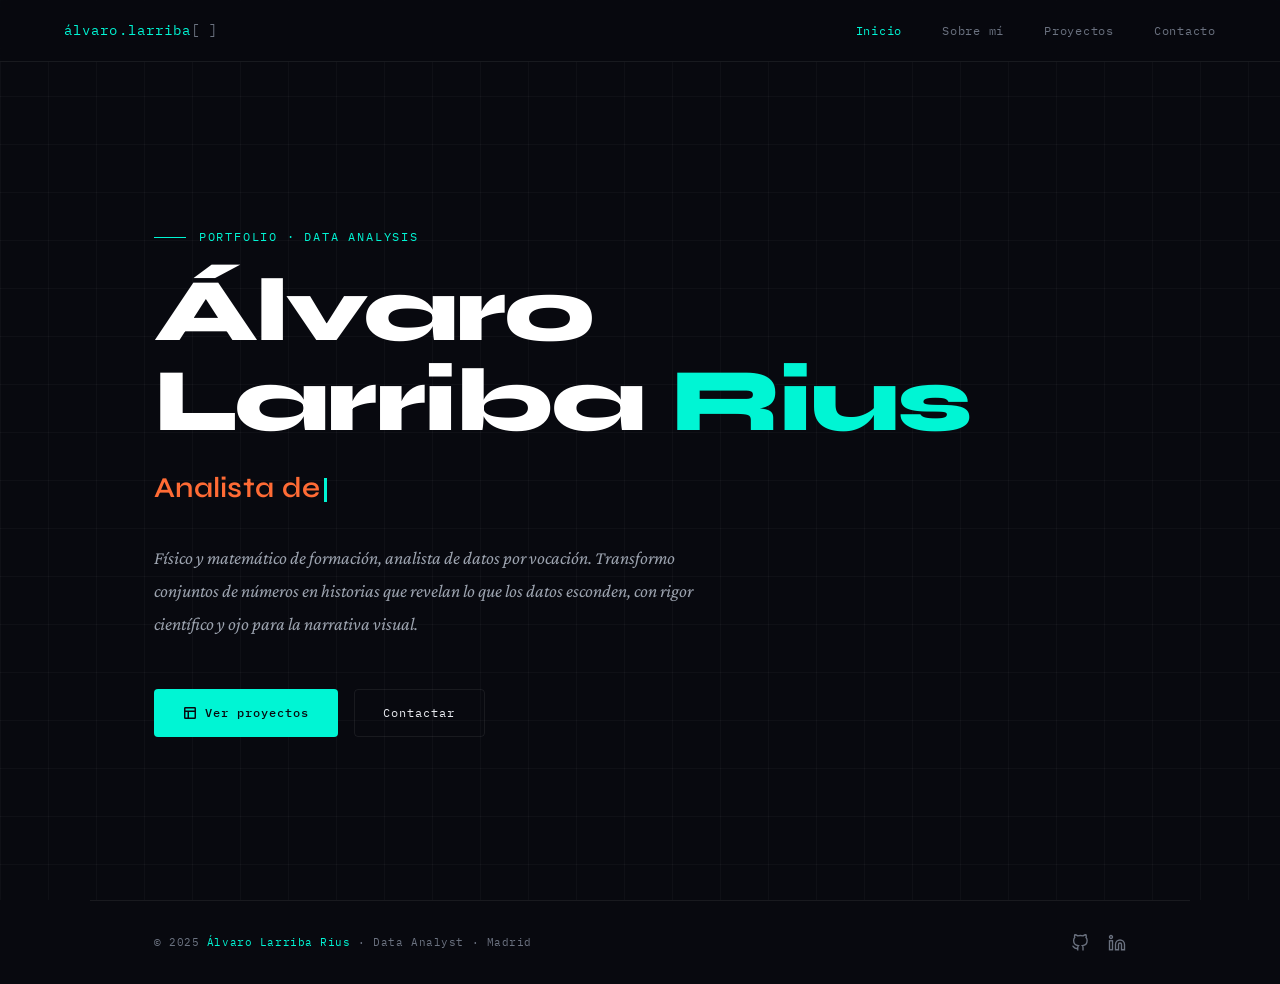
==== index.html @ a2db3024 "Initial commit: portfolio + Proyecto 01 (Video Game Sales Analysis)" ====
<!DOCTYPE html>
<html lang="es">
<head>
  <meta charset="UTF-8" />
  <meta name="viewport" content="width=device-width, initial-scale=1.0" />
  <title>Álvaro Larriba · Data Analyst</title>
  <link rel="preconnect" href="https://fonts.googleapis.com" />
  <link rel="preconnect" href="https://fonts.gstatic.com" crossorigin />
  <link href="https://fonts.googleapis.com/css2?family=Syne:wght@400;600;700;800&family=IBM+Plex+Mono:wght@300;400;500&family=Crimson+Pro:ital,wght@0,300;0,400;1,300&display=swap" rel="stylesheet" />
  <link rel="stylesheet" href="css/styles.css">
</head>
<body>

  <nav>
    <div class="nav-logo">álvaro.larriba<span style="color:var(--muted)">[ ]</span></div>
    <ul class="nav-links">
      <li><a href="#hero">Inicio</a></li>
      <li><a href="#about">Sobre mí</a></li>
      <li><a href="#projects">Proyectos</a></li>
      <li><a href="#contact">Contacto</a></li>
    </ul>
  </nav>

  <main class="page-wrapper">

  <!-- HERO -->
  <section id="hero" class="page-view active">
    <div>
      <div class="hero-tag">Portfolio · Data Analysis</div>
      <h1>Álvaro<br>Larriba <span class="accent">Rius</span></h1>
      <div class="hero-role"><span></span><span class="cursor"></span></div>
      <p class="hero-desc">
        Físico y matemático de formación, analista de datos por vocación.
        Transformo conjuntos de números en historias que revelan lo que los datos
        esconden, con rigor científico y ojo para la narrativa visual.
      </p>
      <div class="hero-ctas">
        <a href="#projects" class="btn btn-primary">
          <svg width="14" height="14" viewBox="0 0 24 24" fill="none" stroke="currentColor" stroke-width="2.5"><rect x="3" y="3" width="18" height="18" rx="1"/><path d="M3 9h18M9 21V9"/></svg>
          Ver proyectos
        </a>
        <a href="#contact" class="btn btn-ghost">Contactar</a>
      </div>
    </div>
  </section>

  <!-- ABOUT -->
  <section id="about" class="page-view">
    <div class="section-inner">
      <div class="section-label">Sobre mí</div>
      <h2>Quién soy y qué hago</h2>
      <div class="about-grid">
        <div class="about-text">
          <p>Vengo de un <strong>Doble Grado en Física y Matemáticas</strong> en la Universidad Complutense de Madrid (UCM), y esa formación ha desarrollado mucho mi manera de pensar. Tiendo a ir a lo <span class="accent">fundamental</span>, intentar entender bien las cosas antes de dar nada por hecho, y no conformarme con explicaciones superficiales.</p>
          <p>Me interesa el <span class="accent">análisis de datos</span> porque me permite unir esa forma de pensar con algo más concreto: entender lo que hay detrás de la información y poder explicarlo de manera clara. Pero, en general, también me atrae todo aquello que tenga que ver con comprender cómo funcionan las cosas, no solo a nivel técnico, sino en un sentido más amplio.</p>
          <p>Vivo las cosas con bastante <span class="accent">necesidad de sentido</span>: me interesa la filosofía, la historia, el arte y todo lo que ayude a pensar mejor el mundo y la experiencia humana. Creo que eso también influye en cómo trabajo y cómo me acerco a cualquier problema, aunque no siempre sea explícito.</p>
          <p>En este <span class="accent">portafolio</span>, encontrarás proyectos que reflejan mi enfoque y mi filosofía personal aplicados al análisis de datos.</p>
          <p>Vivo en Madrid y estoy abierto a oportunidades y colaboraciones.</p>
        </div>
        <div class="about-facts">
          <div class="fact-item">
            <div class="fact-icon">🎓</div>
            <div><div class="fact-label">Formación</div><div class="fact-value">Doble Grado Física + Matemáticas</div></div>
          </div>
          <div class="fact-item">
            <div class="fact-icon">🔬</div>
            <div><div class="fact-label">Enfoque</div><div class="fact-value">Análisis cuantitativo · Visualización · Comunicación</div></div>
          </div>
          <div class="fact-item">
            <div class="fact-icon">🎮</div>
            <div><div class="fact-label">Hobbies e intereses</div><div class="fact-value">Filosofía · Cine · Historia · Gimnasio</div></div>
          </div>
        </div>
      </div>

      <div style="margin-top:2.5rem;">
        <p style="font-family:'IBM Plex Mono',monospace;font-size:0.78rem;letter-spacing:0.12em;text-transform:uppercase;color:var(--orange);margin-bottom:1rem;">Herramientas &amp; skills</p>
        <p style="color:#9ca3af;max-width:780px;line-height:1.7;margin-bottom:1.5rem;">Trabajo con herramientas consolidadas y mantengo una actitud de aprendizaje constante. Aquí tienes un resumen de lo que manejo y de lo que sigo desarrollando.</p>
        <div class="skills-grid">
          <div class="skill-card fade-up">
            <div class="skill-cat">Análisis &amp; datos</div>
            <div class="skill-title">Herramientas principales</div>
            <div class="skill-tags">
              <span class="tag solid">Excel</span>
              <span class="tag solid">SQL</span>
              <span class="tag solid">Power BI</span>
              <span class="tag learning">Python ↗</span>
            </div>
          </div>
          <div class="skill-card fade-up">
            <div class="skill-cat">Base científica</div>
            <div class="skill-title">Fundamento matemático</div>
            <div class="skill-tags">
              <span class="tag solid">Estadística</span>
              <span class="tag solid">Cálculo</span>
              <span class="tag solid">Álgebra lineal</span>
              <span class="tag solid">Optimización matemática</span>
            </div>
          </div>
          </div>
          <div class="skill-card fade-up">
            <div class="skill-cat">Habilidades blandas</div>
            <div class="skill-title">Pensamiento &amp; comunicación</div>
            <div class="skill-tags">
              <span class="tag solid">Pensamiento lógico</span>
              <span class="tag solid">Abstracción</span>
              <span class="tag solid">Creatividad</span>
              <span class="tag solid">Comunicación</span>
            </div>
          </div>
        </div>
        <p style="margin-top:1.5rem;font-family:'IBM Plex Mono',monospace;font-size:0.7rem;color:var(--muted);">↗ = actualmente aprendiendo / consolidando</p>
      </div>
    </div>
  </section>

  <!-- PROJECTS -->
  <section id="projects" class="page-view">
    <div class="section-inner">
      <div class="section-label">Proyectos</div>
      <h2>Análisis y trabajos</h2>
      <div class="projects-intro">
        // Sección en construcción — los proyectos se irán añadiendo a medida que se completen.<br>
        // Cada entrada incluirá el dataset, metodología, visualizaciones y conclusiones.
      </div>
      <div class="projects-grid">

        <!-- ═══════════════════════════════════════════════════
             PLANTILLA PARA NUEVOS PROYECTOS
             Copia este bloque, descoméntalo y rellena los datos.
             ════════════════════════════════════════════════════
        <div class="project-card">
          <div class="project-thumb">
            <img src="projects/nombre-proyecto/preview.png" alt="Preview" style="width:100%;height:100%;object-fit:cover;" />
          </div>
          <div class="project-body">
            <div class="project-tags">
              <span class="project-tag">Python</span>
              <span class="project-tag">Power BI</span>
            </div>
            <div class="project-title">Título del Proyecto</div>
            <p class="project-desc">Descripción breve del análisis, qué datos se usaron y qué se descubrió.</p>
            <div class="project-links">
              <a href="projects/nombre-proyecto/" class="project-link">
                <svg width="12" height="12" viewBox="0 0 24 24" fill="none" stroke="currentColor" stroke-width="2"><path d="M18 13v6a2 2 0 01-2 2H5a2 2 0 01-2-2V8a2 2 0 012-2h6"/><polyline points="15 3 21 3 21 9"/><line x1="10" y1="14" x2="21" y2="3"/></svg>
                Ver análisis
              </a>
              <a href="https://github.com/alvaro-larry/REPO" class="project-link">GitHub</a>
            </div>
          </div>
        </div>
        -->

        <div class="project-card">
          <div class="project-thumb">
            <div class="project-thumb-placeholder">
              <span style="font-family:'IBM Plex Mono',monospace;font-size:0.65rem;color:var(--muted);letter-spacing:0.1em;">
                PROYECTO 01 · VIDEO GAMES
              </span>
            </div>
          </div>

          <div class="project-body">
            <div class="project-tags">
              <span class="project-tag">SQL</span>
              <span class="project-tag">Power BI</span>
              <span class="project-tag">Excel</span>
            </div>

            <div class="project-title">Video Game Sales Analysis (1980–2016)</div>

            <p class="project-desc">
              Análisis exploratorio del mercado global de videojuegos: 16.712 títulos y ~8.918M unidades vendidas. Qué vende, qué predice el éxito comercial y cómo cambian las preferencias por región.
            </p>

            <div class="project-links">
              <a href="projects/proyecto-1/index.html" class="project-link">
                <svg width="12" height="12" viewBox="0 0 24 24" fill="none" stroke="currentColor" stroke-width="2"><path d="M18 13v6a2 2 0 01-2 2H5a2 2 0 01-2-2V8a2 2 0 012-2h6"/><polyline points="15 3 21 3 21 9"/><line x1="10" y1="14" x2="21" y2="3"/></svg>
                Ver análisis
              </a>
              <a href="https://github.com/alvaro-larry/Portfolio/tree/main/projects/proyecto-1" target="_blank" rel="noopener" class="project-link">
                GitHub
              </a>
            </div>
          </div>
        </div>

        <div class="project-card coming-soon">
          <div class="project-thumb">
            <div class="project-thumb-placeholder">
              <svg width="40" height="40" viewBox="0 0 24 24" fill="none" stroke="currentColor" stroke-width="1.5"><rect x="3" y="3" width="18" height="18" rx="2"/><path d="M3 9h18M9 21V9"/></svg>
              <span style="font-family:'IBM Plex Mono',monospace;font-size:0.65rem;color:var(--muted);letter-spacing:0.1em;">PRÓXIMAMENTE</span>
            </div>
          </div>
          <div class="project-body">
            <div class="project-title" style="color:var(--muted)">Proyecto #2</div>
            <p class="project-desc">En preparación…</p>
          </div>
        </div>

      </div>
    </div>
  </section>

  <!-- CONTACT -->
  <section id="contact" class="page-view">
    <div class="section-inner">
      <div class="section-label">Contacto</div>
      <h2>Hablemos</h2>
      <div class="contact-grid">
        <div>
          <p class="contact-text">¿Tienes un proyecto de datos interesante, una propuesta de colaboración o simplemente quieres intercambiar ideas? Escríbeme por cualquiera de estos canales.</p>
          <div class="contact-links">
            <a href="mailto:alvarolarriba@gmail.com" class="contact-item">
              <svg width="18" height="18" viewBox="0 0 24 24" fill="none" stroke="currentColor" stroke-width="1.8"><rect x="2" y="4" width="20" height="16" rx="2"/><path d="M2 7l10 7 10-7"/></svg>
              <div class="contact-detail"><span class="contact-type">Email</span><span class="contact-val">alvarolarriba@gmail.com</span></div>
            </a>
            <a href="https://www.linkedin.com/in/alvaro-larriba-ab62903aa" target="_blank" rel="noopener" class="contact-item">
              <svg width="18" height="18" viewBox="0 0 24 24" fill="none" stroke="currentColor" stroke-width="1.8"><path d="M16 8a6 6 0 016 6v7h-4v-7a2 2 0 00-2-2 2 2 0 00-2 2v7h-4v-7a6 6 0 016-6z"/><rect x="2" y="9" width="4" height="12"/><circle cx="4" cy="4" r="2"/></svg>
              <div class="contact-detail"><span class="contact-type">LinkedIn</span><span class="contact-val">Álvaro Larriba Rius</span></div>
            </a>
            <a href="https://github.com/alvaro-larry" target="_blank" rel="noopener" class="contact-item">
              <svg width="18" height="18" viewBox="0 0 24 24" fill="none" stroke="currentColor" stroke-width="1.8"><path d="M9 19c-5 1.5-5-2.5-7-3m14 6v-3.87a3.37 3.37 0 00-.94-2.61c3.14-.35 6.44-1.54 6.44-7A5.44 5.44 0 0020 4.77 5.07 5.07 0 0019.91 1S18.73.65 16 2.48a13.38 13.38 0 00-7 0C6.27.65 5.09 1 5.09 1A5.07 5.07 0 005 4.77a5.44 5.44 0 00-1.5 3.78c0 5.42 3.3 6.61 6.44 7A3.37 3.37 0 009 18.13V22"/></svg>
              <div class="contact-detail"><span class="contact-type">GitHub</span><span class="contact-val">alvaro-larry</span></div>
            </a>
            <a href="tel:+34617322310" class="contact-item">
              <svg width="18" height="18" viewBox="0 0 24 24" fill="none" stroke="currentColor" stroke-width="1.8"><path d="M22 16.92v3a2 2 0 01-2.18 2 19.79 19.79 0 01-8.63-3.07A19.5 19.5 0 013.07 9.81a19.79 19.79 0 01-3.07-8.68A2 2 0 012.18 0h3a2 2 0 012 1.72 12.84 12.84 0 00.7 2.81 2 2 0 01-.45 2.11L6.91 7.91A16 16 0 0016.09 17l1.27-1.27a2 2 0 012.11-.45 12.84 12.84 0 002.81.7A2 2 0 0122 17.92z"/></svg>
              <div class="contact-detail"><span class="contact-type">Teléfono</span><span class="contact-val">+34 617 322 310</span></div>
            </a>
          </div>
        </div>
        <div class="contact-map">
          <div class="map-label">📍 Ubicación</div>
          <div class="map-location">Madrid, España</div>
        </div>
      </div>
    </div>
  </section>

  </main>

  <footer>
    <div class="footer-copy">© 2025 <span>Álvaro Larriba Rius</span> · Data Analyst · Madrid</div>
    <div class="footer-socials">
      <a href="https://github.com/alvaro-larry" target="_blank" rel="noopener" title="GitHub">
        <svg width="18" height="18" viewBox="0 0 24 24" fill="none" stroke="currentColor" stroke-width="1.8"><path d="M9 19c-5 1.5-5-2.5-7-3m14 6v-3.87a3.37 3.37 0 00-.94-2.61c3.14-.35 6.44-1.54 6.44-7A5.44 5.44 0 0020 4.77 5.07 5.07 0 0019.91 1S18.73.65 16 2.48a13.38 13.38 0 00-7 0C6.27.65 5.09 1 5.09 1A5.07 5.07 0 005 4.77a5.44 5.44 0 00-1.5 3.78c0 5.42 3.3 6.61 6.44 7A3.37 3.37 0 009 18.13V22"/></svg>
      </a>
      <a href="https://www.linkedin.com/in/alvaro-larriba-ab62903aa" target="_blank" rel="noopener" title="LinkedIn">
        <svg width="18" height="18" viewBox="0 0 24 24" fill="none" stroke="currentColor" stroke-width="1.8"><path d="M16 8a6 6 0 016 6v7h-4v-7a2 2 0 00-2-2 2 2 0 00-2 2v7h-4v-7a6 6 0 016-6z"/><rect x="2" y="9" width="4" height="12"/><circle cx="4" cy="4" r="2"/></svg>
      </a>
    </div>
  </footer>

  <script src="js/main.js"></script>

</body>
</html>
---- css/styles.css ----
:root {
      --bg:     #08090f;
      --bg2:    #0e1018;
      --grid:   rgba(255,255,255,0.03);
      --cyan:   #00f5d4;
      --orange: #ff6b35;
      --lime:   #c8ff57;
      --purple: #9b72ff;
      --text:   #e8eaf0;
      --muted:  #6b7280;
      --border: rgba(255,255,255,0.07);
      --card:   rgba(255,255,255,0.03);
    }
    *, *::before, *::after { box-sizing: border-box; margin: 0; padding: 0; }
    html { scroll-behavior: smooth; }
    body {
      background: var(--bg);
      color: var(--text);
      font-family: 'Crimson Pro', Georgia, serif;
      font-size: 18px;
      line-height: 1.7;
      overflow: hidden;
    }
    a { color: inherit; text-decoration: none; }

    body::before {
      content: '';
      position: fixed; inset: 0;
      background-image:
        linear-gradient(var(--grid) 1px, transparent 1px),
        linear-gradient(90deg, var(--grid) 1px, transparent 1px);
      background-size: 48px 48px;
      pointer-events: none; z-index: 0;
    }

    nav {
      position: fixed; top: 0; left: 0; right: 0; z-index: 100;
      display: flex; justify-content: space-between; align-items: center;
      padding: 1.2rem 4rem;
      background: rgba(8,9,15,0.85);
      backdrop-filter: blur(12px);
      border-bottom: 1px solid var(--border);
    }
    .nav-logo {
      font-family: 'IBM Plex Mono', monospace;
      font-size: 0.85rem; color: var(--cyan); letter-spacing: 0.08em;
    }
    .nav-links {
      display: flex; gap: 2.5rem; list-style: none;
      font-family: 'IBM Plex Mono', monospace;
      font-size: 0.78rem; letter-spacing: 0.06em;
    }
    .nav-links a { color: var(--muted); transition: color 0.2s; }
    .nav-links a:hover,
    .nav-links a.active { color: var(--cyan); }

    section { position: relative; z-index: 1; }
    main.page-wrapper {
      position: relative;
      min-height: 100vh;
      overflow: hidden;
    }
    .page-view {
      display: none;
      position: absolute;
      inset: 0;
      overflow-y: auto;
      padding-top: 8rem;
      background: inherit;
    }
    .page-view.active {
      display: block;
    }

    /* HERO */
    #hero {
      min-height: 100vh;
      display: flex; flex-direction: column; justify-content: center;
      padding: 8rem 4rem 4rem;
      max-width: 1100px; margin: 0 auto;
    }
    .hero-tag {
      font-family: 'IBM Plex Mono', monospace;
      font-size: 0.75rem; letter-spacing: 0.15em; color: var(--cyan);
      text-transform: uppercase; margin-bottom: 1.2rem;
      display: flex; align-items: center; gap: 0.8rem;
    }
    .hero-tag::before { content: ''; display: block; width: 32px; height: 1px; background: var(--cyan); }
    h1 {
      font-family: 'Syne', sans-serif; font-weight: 800;
      font-size: clamp(3rem, 7vw, 6.5rem); line-height: 1.0;
      letter-spacing: -0.02em; color: #fff; margin-bottom: 0.2em;
    }
    h1 .accent, .accent { color: var(--cyan); }
    .hero-role {
      font-family: 'Syne', sans-serif;
      font-size: clamp(1.2rem, 2.5vw, 1.8rem); font-weight: 600;
      color: var(--orange); margin-bottom: 1.8rem; letter-spacing: 0.01em;
    }
    .hero-desc {
      font-size: 1.15rem; color: #9ca3af;
      max-width: 560px; line-height: 1.8;
      margin-bottom: 3rem; font-style: italic;
    }
    .hero-ctas { display: flex; gap: 1rem; flex-wrap: wrap; }
    .btn {
      font-family: 'IBM Plex Mono', monospace;
      font-size: 0.78rem; letter-spacing: 0.08em;
      padding: 0.75rem 1.8rem; border-radius: 4px;
      cursor: pointer; transition: all 0.2s;
      display: inline-flex; align-items: center; gap: 0.5rem;
    }
    .btn-primary { background: var(--cyan); color: #08090f; border: none; font-weight: 500; }
    .btn-primary:hover { background: #fff; transform: translateY(-2px); box-shadow: 0 8px 30px rgba(0,245,212,0.25); }
    .btn-ghost { background: transparent; color: var(--text); border: 1px solid var(--border); }
    .btn-ghost:hover { border-color: var(--cyan); color: var(--cyan); transform: translateY(-2px); }
    .scroll-hint {
      position: absolute; bottom: 2.5rem; left: 50%; transform: translateX(-50%);
      display: flex; flex-direction: column; align-items: center; gap: 0.5rem;
      font-family: 'IBM Plex Mono', monospace; font-size: 0.65rem;
      letter-spacing: 0.12em; color: var(--muted);
      animation: bounce 2s infinite;
    }
    @keyframes bounce {
      0%,100% { transform: translateX(-50%) translateY(0); }
      50%      { transform: translateX(-50%) translateY(8px); }
    }
    .cursor {
      display: inline-block; width: 3px; height: 0.85em;
      background: var(--cyan); margin-left: 4px;
      vertical-align: middle; animation: blink 1s step-end infinite;
    }
    @keyframes blink { 0%,100% { opacity: 1; } 50% { opacity: 0; } }

    /* SHARED */
    .section-inner { max-width: 1100px; margin: 0 auto; padding: 6rem 4rem; position: relative; }
    .section-label {
      position: relative;
      font-family: 'IBM Plex Mono', monospace; font-size: 0.72rem;
      letter-spacing: 0.2em; text-transform: uppercase; color: var(--orange);
      margin-bottom: 0.8rem; display: inline-flex; align-items: center; gap: 0.8rem;
    }
    .section-label::after { content: ''; flex: 1; height: 1px; background: var(--border); max-width: 120px; }
    h2 {
      font-family: 'Syne', sans-serif; font-size: clamp(2rem, 4vw, 3rem);
      font-weight: 700; letter-spacing: -0.02em; color: #fff;
      margin-bottom: 3rem; line-height: 1.1;
    }

    /* ABOUT */
    #about { background: var(--bg2); }
    .about-grid { display: flex; flex-direction: column; gap: 3rem; align-items: stretch; }
    .about-text p { color: #9ca3af; margin-bottom: 1.2rem; font-size: 1.05rem; }
    .about-text p strong { color: var(--text); font-weight: 400; }
    .about-facts { display: flex; flex-direction: column; gap: 1.2rem; }
    .fact-item {
      display: flex; align-items: flex-start; gap: 1rem;
      padding: 1rem 1.2rem;
      background: var(--card); border: 1px solid var(--border); border-radius: 8px;
      transition: border-color 0.2s;
    }
    .fact-item:hover { border-color: var(--cyan); }
    .fact-icon { font-size: 1.3rem; flex-shrink: 0; margin-top: 0.1rem; }
    .fact-label { font-family: 'IBM Plex Mono', monospace; font-size: 0.68rem; letter-spacing: 0.1em; text-transform: uppercase; color: var(--muted); margin-bottom: 0.2rem; }
    .fact-value { font-size: 0.95rem; color: var(--text); }

    /* SKILLS */
    #skills { background: var(--bg); }
    .skills-grid { display: grid; grid-template-columns: repeat(auto-fit, minmax(240px, 1fr)); gap: 1.5rem; }
    .skill-card {
      background: var(--card); border: 1px solid var(--border); border-radius: 10px;
      padding: 1.6rem; transition: all 0.25s; position: relative; overflow: hidden;
    }
    .skill-card::before {
      content: ''; position: absolute; top: 0; left: 0; right: 0; height: 3px;
      background: var(--ac, var(--cyan)); transform: scaleX(0); transform-origin: left; transition: transform 0.3s;
    }
    .skill-card:hover { border-color: rgba(255,255,255,0.12); transform: translateY(-3px); }
    .skill-card:hover::before { transform: scaleX(1); }
    .skill-card:nth-child(1) { --ac: var(--cyan); }
    .skill-card:nth-child(2) { --ac: var(--orange); }
    .skill-card:nth-child(3) { --ac: var(--lime); }
    .skill-card:nth-child(4) { --ac: var(--purple); }
    .skill-cat { font-family: 'IBM Plex Mono', monospace; font-size: 0.7rem; letter-spacing: 0.12em; text-transform: uppercase; color: var(--ac, var(--cyan)); margin-bottom: 0.8rem; }
    .skill-title { font-family: 'Syne', sans-serif; font-size: 1.1rem; font-weight: 600; color: #fff; margin-bottom: 1rem; }
    .skill-tags { display: flex; flex-wrap: wrap; gap: 0.5rem; }
    .tag {
      font-family: 'IBM Plex Mono', monospace; font-size: 0.68rem;
      padding: 0.3rem 0.7rem;
      background: rgba(255,255,255,0.05); border: 1px solid var(--border);
      border-radius: 4px; color: var(--muted); transition: all 0.15s;
    }
    .tag.solid { background: rgba(0,245,212,0.08); border-color: rgba(0,245,212,0.25); color: var(--cyan); }
    .tag.learning { background: rgba(155,114,255,0.08); border-color: rgba(155,114,255,0.25); color: var(--purple); }

    /* PROJECTS */
    #projects { background: var(--bg2); }
    .projects-intro {
      font-family: 'IBM Plex Mono', monospace; font-size: 0.82rem;
      color: var(--muted); margin-bottom: 3rem;
      padding: 1rem 1.5rem;
      border-left: 2px solid var(--orange);
      background: rgba(255,107,53,0.04); border-radius: 0 6px 6px 0; line-height: 1.9;
    }
    .projects-grid { display: grid; grid-template-columns: repeat(auto-fill, minmax(300px, 1fr)); gap: 1.5rem; }
    .project-card {
      background: var(--card); border: 1px solid var(--border); border-radius: 12px;
      overflow: hidden; transition: all 0.3s; display: flex; flex-direction: column;
    }
    .project-card:hover { border-color: rgba(0,245,212,0.25); transform: translateY(-4px); box-shadow: 0 20px 40px rgba(0,0,0,0.4); }
    .project-thumb {
      height: 160px; background: linear-gradient(135deg, #0e1018 0%, #151b2e 100%);
      display: flex; align-items: center; justify-content: center;
      border-bottom: 1px solid var(--border);
    }
    .project-thumb-placeholder { display: flex; flex-direction: column; align-items: center; gap: 0.8rem; }
    .project-thumb-placeholder svg { opacity: 0.12; }
    .project-body { padding: 1.5rem; flex: 1; display: flex; flex-direction: column; }
    .project-tags { display: flex; gap: 0.4rem; flex-wrap: wrap; margin-bottom: 0.8rem; }
    .project-tag {
      font-family: 'IBM Plex Mono', monospace; font-size: 0.62rem;
      padding: 0.2rem 0.6rem; border-radius: 100px;
      background: rgba(0,245,212,0.08); border: 1px solid rgba(0,245,212,0.2); color: var(--cyan);
    }
    .project-title { font-family: 'Syne', sans-serif; font-size: 1.1rem; font-weight: 700; color: #fff; margin-bottom: 0.5rem; }
    .project-desc { font-size: 0.92rem; color: var(--muted); margin-bottom: 1.2rem; flex: 1; line-height: 1.65; }
    .project-links { display: flex; gap: 0.8rem; }
    .project-link {
      font-family: 'IBM Plex Mono', monospace; font-size: 0.7rem; letter-spacing: 0.06em;
      color: var(--muted); border: 1px solid var(--border); border-radius: 4px;
      padding: 0.4rem 0.9rem; transition: all 0.2s;
      display: flex; align-items: center; gap: 0.4rem;
    }
    .project-link:hover { color: var(--cyan); border-color: var(--cyan); }
    .project-card.coming-soon { border-style: dashed; opacity: 0.4; pointer-events: none; }

    /* CONTACT */
    #contact { background: var(--bg); }
    .contact-grid { display: grid; grid-template-columns: 1fr; gap: 5rem; align-items: start; }
    .contact-text { font-size: 1.05rem; color: #9ca3af; margin-bottom: 2.5rem; line-height: 1.85; }
    .contact-links { display: flex; flex-direction: column; gap: 1rem; }
    .contact-item {
      display: flex; align-items: center; gap: 1.2rem;
      padding: 1rem 1.4rem; background: var(--card);
      border: 1px solid var(--border); border-radius: 8px;
      transition: all 0.2s; color: var(--text);
    }
    .contact-item:hover { border-color: var(--cyan); transform: translateX(4px); color: var(--cyan); }
    .contact-item svg { flex-shrink: 0; opacity: 0.7; }
    .contact-item:hover svg { opacity: 1; }
    .contact-detail { display: flex; flex-direction: column; }
    .contact-type { font-family: 'IBM Plex Mono', monospace; font-size: 0.65rem; letter-spacing: 0.12em; text-transform: uppercase; color: var(--muted); margin-bottom: 0.15rem; }
    .contact-val { font-size: 0.92rem; }
    .contact-map {
      background: var(--card); border: 1px solid var(--border); border-radius: 12px;
      padding: 2rem; display: flex; flex-direction: column; gap: 1rem;
    }
    .map-label { font-family: 'IBM Plex Mono', monospace; font-size: 0.7rem; letter-spacing: 0.1em; text-transform: uppercase; color: var(--muted); }
    .map-location { font-family: 'Syne', sans-serif; font-size: 2.2rem; font-weight: 700; color: #fff; line-height: 1.1; }
    .map-sublocation { font-family: 'IBM Plex Mono', monospace; font-size: 0.78rem; color: var(--cyan); }
    .map-visual {
      margin-top: 0.5rem; height: 110px;
      background: radial-gradient(circle at 60% 50%, rgba(0,245,212,0.07) 0%, transparent 70%);
      border: 1px solid var(--border); border-radius: 8px;
      display: flex; align-items: center; justify-content: center;
    }
    .map-dot {
      width: 10px; height: 10px; background: var(--cyan); border-radius: 50%;
      animation: pulse 2s infinite;
    }
    @keyframes pulse {
      0%   { box-shadow: 0 0 0 0 rgba(0,245,212,0.5); }
      70%  { box-shadow: 0 0 0 20px rgba(0,245,212,0); }
      100% { box-shadow: 0 0 0 0 rgba(0,245,212,0); }
    }

    /* FOOTER */
    footer {
      position: relative; z-index: 1;
      border-top: 1px solid var(--border);
      padding: 2rem 4rem;
      display: flex; justify-content: space-between; align-items: center;
      max-width: 1100px; margin: 0 auto;
    }
    .footer-copy { font-family: 'IBM Plex Mono', monospace; font-size: 0.7rem; color: var(--muted); letter-spacing: 0.05em; }
    .footer-copy span { color: var(--cyan); }
    .footer-socials { display: flex; gap: 1.2rem; }
    .footer-socials a { color: var(--muted); transition: color 0.2s; display: flex; align-items: center; }
    .footer-socials a:hover { color: var(--cyan); }

    /* ANIMATIONS */
    .fade-up { opacity: 0; transform: translateY(24px); transition: opacity 0.7s ease, transform 0.7s ease; }
    .fade-up.visible { opacity: 1; transform: none; }
    .fade-up:nth-child(2) { transition-delay: 0.1s; }
    .fade-up:nth-child(3) { transition-delay: 0.2s; }
    .fade-up:nth-child(4) { transition-delay: 0.3s; }

    /* RESPONSIVE */
    
    /* TABLET (1024px y menor) */
    @media (max-width: 1024px) {
      nav { padding: 1rem 2.5rem; }
      .section-inner { padding: 5rem 2.5rem; }
      #hero { padding: 7rem 2.5rem 4rem; }
      .nav-links { gap: 1.8rem; }
      .projects-grid { grid-template-columns: repeat(auto-fill, minmax(280px, 1fr)); }
      footer { padding: 1.5rem 2.5rem; }
    }

    /* TABLET PEQUEÑO (768px y menor) */
    @media (max-width: 768px) {
      body { font-size: 16px; }
      
      nav { 
        padding: 1rem 1.5rem; 
        flex-direction: column;
        gap: 1rem;
      }
      .nav-logo { font-size: 0.8rem; }
      .nav-links { 
        gap: 1.2rem; 
        font-size: 0.72rem; 
        width: 100%;
        justify-content: center;
        flex-wrap: wrap;
      }
      
      .section-inner { padding: 3.5rem 1.5rem; }
      #hero { padding: 6rem 1.5rem 3rem; }
      h1 { font-size: clamp(2rem, 6vw, 4rem); }
      h2 { font-size: clamp(1.5rem, 3.5vw, 2.5rem); margin-bottom: 2rem; }
      .hero-desc { font-size: 1rem; margin-bottom: 2rem; }
      
      .about-grid { gap: 2rem; }
      .about-text p { font-size: 0.95rem; margin-bottom: 1rem; }
      .fact-item { padding: 0.8rem 1rem; }
      .fact-icon { font-size: 1.1rem; }
      .fact-label { font-size: 0.62rem; }
      .fact-value { font-size: 0.88rem; }
      
      .skills-grid { grid-template-columns: 1fr; gap: 1.2rem; }
      .skill-card { padding: 1.2rem; }
      .skill-title { font-size: 1rem; }
      
      .projects-grid { grid-template-columns: 1fr; gap: 1.2rem; }
      .projects-intro { font-size: 0.76rem; padding: 0.8rem 1.2rem; }
      .project-thumb { height: 140px; }
      .project-body { padding: 1.2rem; }
      .project-title { font-size: 1rem; }
      .project-desc { font-size: 0.85rem; margin-bottom: 1rem; }
      .project-links { gap: 0.6rem; }
      .project-link { font-size: 0.65rem; padding: 0.35rem 0.8rem; }
      
      .contact-grid { gap: 3rem; }
      .contact-text { font-size: 0.95rem; margin-bottom: 1.5rem; }
      .contact-item { padding: 0.8rem 1rem; gap: 1rem; }
      .contact-type { font-size: 0.6rem; }
      .contact-val { font-size: 0.85rem; }
      .contact-map { padding: 1.5rem; }
      .map-location { font-size: 1.8rem; }
      
      footer { 
        flex-direction: column; 
        gap: 1rem; 
        padding: 1.5rem; 
        text-align: center; 
      }
      .footer-copy { font-size: 0.65rem; }
      .footer-socials { gap: 1rem; }
      .footer-socials a svg { width: 16px; height: 16px; }
      
      .hero-ctas { gap: 0.8rem; }
      .btn { padding: 0.65rem 1.4rem; font-size: 0.72rem; }
      .btn svg { width: 12px; height: 12px; }
      
      .page-view { padding-top: 6rem; }
    }

    /* MÓVIL (480px y menor) */
    @media (max-width: 480px) {
      body { font-size: 15px; }
      
      nav { 
        padding: 0.8rem 1rem; 
        gap: 0.8rem;
      }
      .nav-logo { font-size: 0.72rem; letter-spacing: 0.05em; }
      .nav-links { 
        gap: 0.8rem; 
        font-size: 0.65rem;
      }
      
      .section-inner { padding: 2.5rem 1rem; }
      #hero { padding: 5rem 1rem 2rem; }
      h1 { font-size: clamp(1.5rem, 5vw, 3rem); line-height: 1.1; margin-bottom: 0.5em; }
      h2 { font-size: clamp(1.2rem, 3vw, 2rem); margin-bottom: 1.5rem; }
      .hero-tag { font-size: 0.65rem; margin-bottom: 1rem; gap: 0.5rem; }
      .hero-tag::before { width: 24px; }
      .hero-role { font-size: clamp(1rem, 2vw, 1.4rem); margin-bottom: 1.2rem; }
      .hero-desc { font-size: 0.92rem; max-width: 100%; margin-bottom: 1.5rem; line-height: 1.6; }
      
      .section-label { font-size: 0.65rem; gap: 0.6rem; }
      .section-label::after { max-width: 80px; }
      
      .about-text p { font-size: 0.9rem; margin-bottom: 0.8rem; line-height: 1.6; }
      .fact-item { padding: 0.7rem 0.9rem; gap: 0.8rem; }
      .fact-icon { font-size: 1rem; }
      .fact-label { font-size: 0.58rem; }
      .fact-value { font-size: 0.82rem; }
      
      .skills-grid { gap: 1rem; }
      .skill-card { padding: 1rem; }
      .skill-cat { font-size: 0.65rem; margin-bottom: 0.6rem; }
      .skill-title { font-size: 0.95rem; margin-bottom: 0.8rem; }
      .skill-tags { gap: 0.4rem; }
      .tag { font-size: 0.6rem; padding: 0.2rem 0.5rem; }
      
      .projects-grid { gap: 1rem; }
      .projects-intro { 
        font-size: 0.7rem; 
        padding: 0.7rem 1rem; 
        border-radius: 0 4px 4px 0;
        line-height: 1.6;
      }
      .project-thumb { height: 120px; }
      .project-body { padding: 1rem; }
      .project-tag { font-size: 0.58rem; padding: 0.15rem 0.5rem; }
      .project-title { font-size: 0.95rem; margin-bottom: 0.4rem; }
      .project-desc { font-size: 0.8rem; margin-bottom: 0.8rem; }
      .project-link { font-size: 0.6rem; padding: 0.3rem 0.7rem; }
      .project-links { gap: 0.5rem; flex-wrap: wrap; }
      
      .contact-text { font-size: 0.9rem; margin-bottom: 1.2rem; line-height: 1.6; }
      .contact-item { 
        padding: 0.7rem 0.9rem; 
        gap: 0.9rem;
        flex-direction: column;
        align-items: flex-start;
      }
      .contact-item svg { width: 16px; height: 16px; }
      .contact-type { font-size: 0.55rem; }
      .contact-val { font-size: 0.8rem; }
      .contact-map { padding: 1.2rem; }
      .map-label { font-size: 0.62rem; }
      .map-location { font-size: 1.5rem; }
      
      .page-view { padding-top: 5rem; }
      
      .hero-ctas { gap: 0.6rem; }
      .btn { padding: 0.6rem 1.2rem; font-size: 0.65rem; }
      
      footer { 
        padding: 1.2rem;
        font-size: 0.6rem;
      }
      .footer-copy { font-size: 0.6rem; }
      .footer-socials { gap: 0.8rem; }
      .footer-socials a svg { width: 14px; height: 14px; }
      
      body::before { background-size: 32px 32px; }
    }

    /* MÓVIL MUY PEQUEÑO (340px y menor) */
    @media (max-width: 340px) {
      nav { padding: 0.7rem 0.8rem; }
      .nav-logo { font-size: 0.65rem; }
      .nav-links { gap: 0.6rem; font-size: 0.6rem; }
      
      .section-inner { padding: 2rem 0.8rem; }
      #hero { padding: 4.5rem 0.8rem 1.5rem; }
      h1 { font-size: clamp(1.3rem, 4.5vw, 2.5rem); }
      h2 { font-size: clamp(1rem, 2.5vw, 1.8rem); margin-bottom: 1.2rem; }
      
      .btn { padding: 0.55rem 1rem; font-size: 0.6rem; }
      .hero-ctas { gap: 0.5rem; }
    }
  }
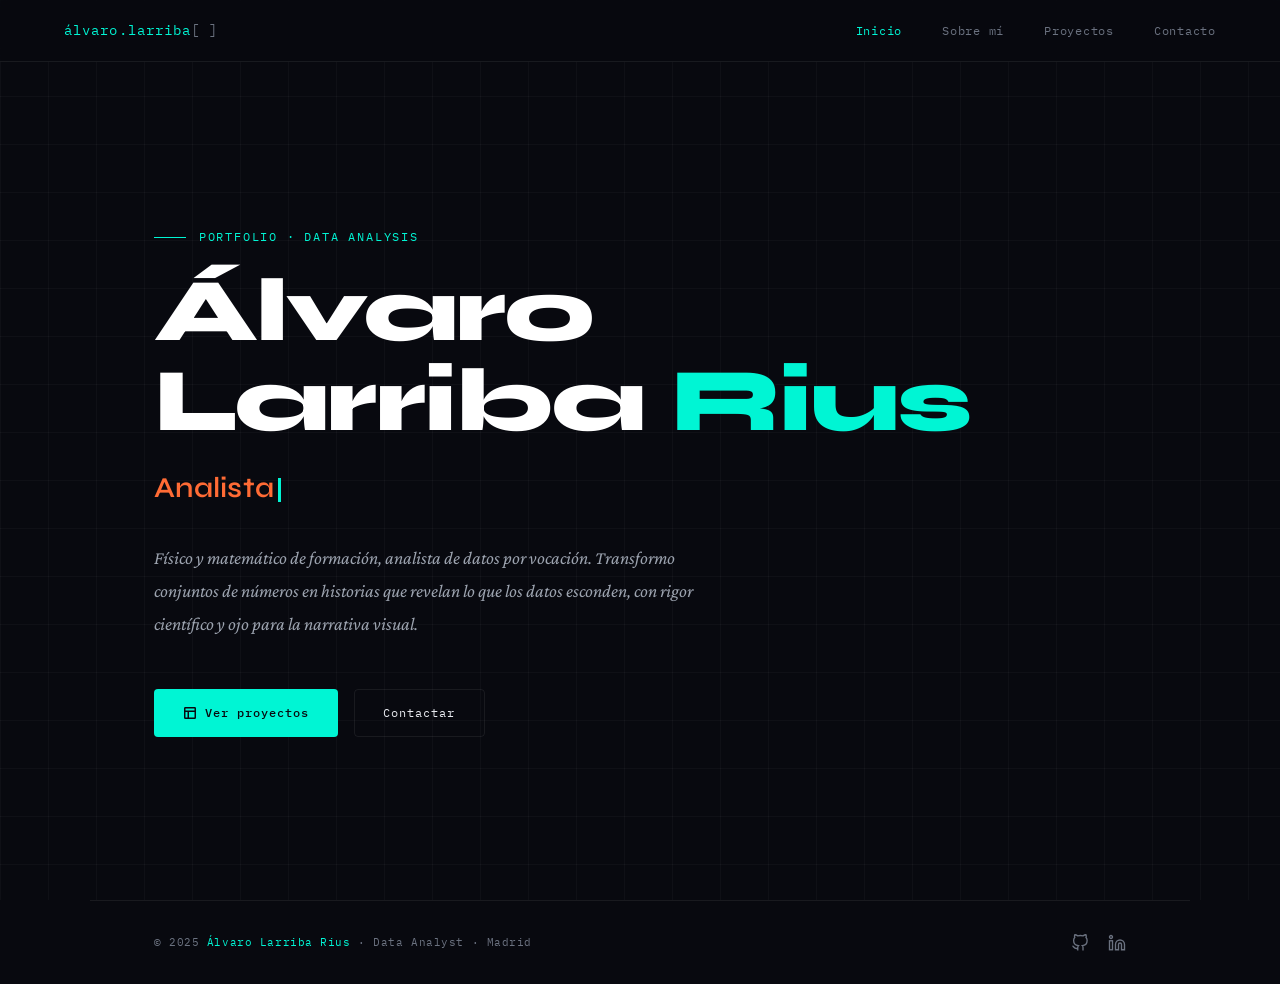
==== commit b27a5971: "Enlaces Github" ====
--- a/index.html
+++ b/index.html
@@ -119,10 +119,16 @@
     <div class="section-inner">
       <div class="section-label">Proyectos</div>
       <h2>Análisis y trabajos</h2>
-      <div class="projects-intro">
-        // Sección en construcción — los proyectos se irán añadiendo a medida que se completen.<br>
-        // Cada entrada incluirá el dataset, metodología, visualizaciones y conclusiones.
-      </div>
+
+      <a href="https://github.com/alvaro-larry/Portfolio" target="_blank" rel="noopener" class="repo-banner">
+        <svg width="28" height="28" viewBox="0 0 24 24" fill="none" stroke="currentColor" stroke-width="1.8"><path d="M9 19c-5 1.5-5-2.5-7-3m14 6v-3.87a3.37 3.37 0 00-.94-2.61c3.14-.35 6.44-1.54 6.44-7A5.44 5.44 0 0020 4.77 5.07 5.07 0 0019.91 1S18.73.65 16 2.48a13.38 13.38 0 00-7 0C6.27.65 5.09 1 5.09 1A5.07 5.07 0 005 4.77a5.44 5.44 0 00-1.5 3.78c0 5.42 3.3 6.61 6.44 7A3.37 3.37 0 009 18.13V22"/></svg>
+        <div class="repo-banner-text">
+          <div class="repo-banner-label">Repositorio de GitHub de este portfolio</div>
+          <div class="repo-banner-url">github.com/alvaro-larry/Portfolio</div>
+        </div>
+        <div class="repo-banner-arrow">→</div>
+      </a>
+
       <div class="projects-grid">
 
         <!-- ═══════════════════════════════════════════════════
--- a/css/styles.css
+++ b/css/styles.css
@@ -197,10 +197,45 @@
     #projects { background: var(--bg2); }
     .projects-intro {
       font-family: 'IBM Plex Mono', monospace; font-size: 0.82rem;
-      color: var(--muted); margin-bottom: 3rem;
+      color: var(--muted); margin-bottom: 1.5rem;
       padding: 1rem 1.5rem;
       border-left: 2px solid var(--orange);
       background: rgba(255,107,53,0.04); border-radius: 0 6px 6px 0; line-height: 1.9;
+    }
+    .repo-banner {
+      display: flex; align-items: center; gap: 1.2rem;
+      padding: 1.2rem 1.5rem; margin-bottom: 2.5rem;
+      background: var(--card); border: 1px solid var(--border);
+      border-radius: 10px; transition: all 0.2s;
+      color: var(--text); text-decoration: none;
+    }
+    .repo-banner:hover { border-color: var(--cyan); transform: translateY(-2px); }
+    .repo-banner svg { flex-shrink: 0; opacity: 0.8; transition: opacity 0.2s, color 0.2s; }
+    .repo-banner:hover svg { opacity: 1; color: var(--cyan); }
+    .repo-banner-text { flex: 1; display: flex; flex-direction: column; gap: 0.2rem; min-width: 0; }
+    .repo-banner-label {
+      font-family: 'IBM Plex Mono', monospace;
+      font-size: 0.7rem; letter-spacing: 0.12em;
+      text-transform: uppercase; color: var(--muted);
+    }
+    .repo-banner-url {
+      font-family: 'Syne', sans-serif;
+      font-size: 1rem; font-weight: 600; color: var(--text);
+      overflow: hidden; text-overflow: ellipsis; white-space: nowrap;
+    }
+    .repo-banner:hover .repo-banner-url { color: var(--cyan); }
+    .repo-banner-arrow {
+      font-family: 'IBM Plex Mono', monospace;
+      font-size: 1.3rem; color: var(--muted); flex-shrink: 0;
+      transition: transform 0.2s, color 0.2s;
+    }
+    .repo-banner:hover .repo-banner-arrow { color: var(--cyan); transform: translateX(4px); }
+    @media (max-width: 480px) {
+      .repo-banner { padding: 1rem 1.2rem; gap: 0.9rem; margin-bottom: 2rem; }
+      .repo-banner-label { font-size: 0.62rem; }
+      .repo-banner-url { font-size: 0.88rem; }
+      .repo-banner-arrow { font-size: 1.1rem; }
+      .repo-banner svg { width: 22px; height: 22px; }
     }
     .projects-grid { display: grid; grid-template-columns: repeat(auto-fill, minmax(300px, 1fr)); gap: 1.5rem; }
     .project-card {
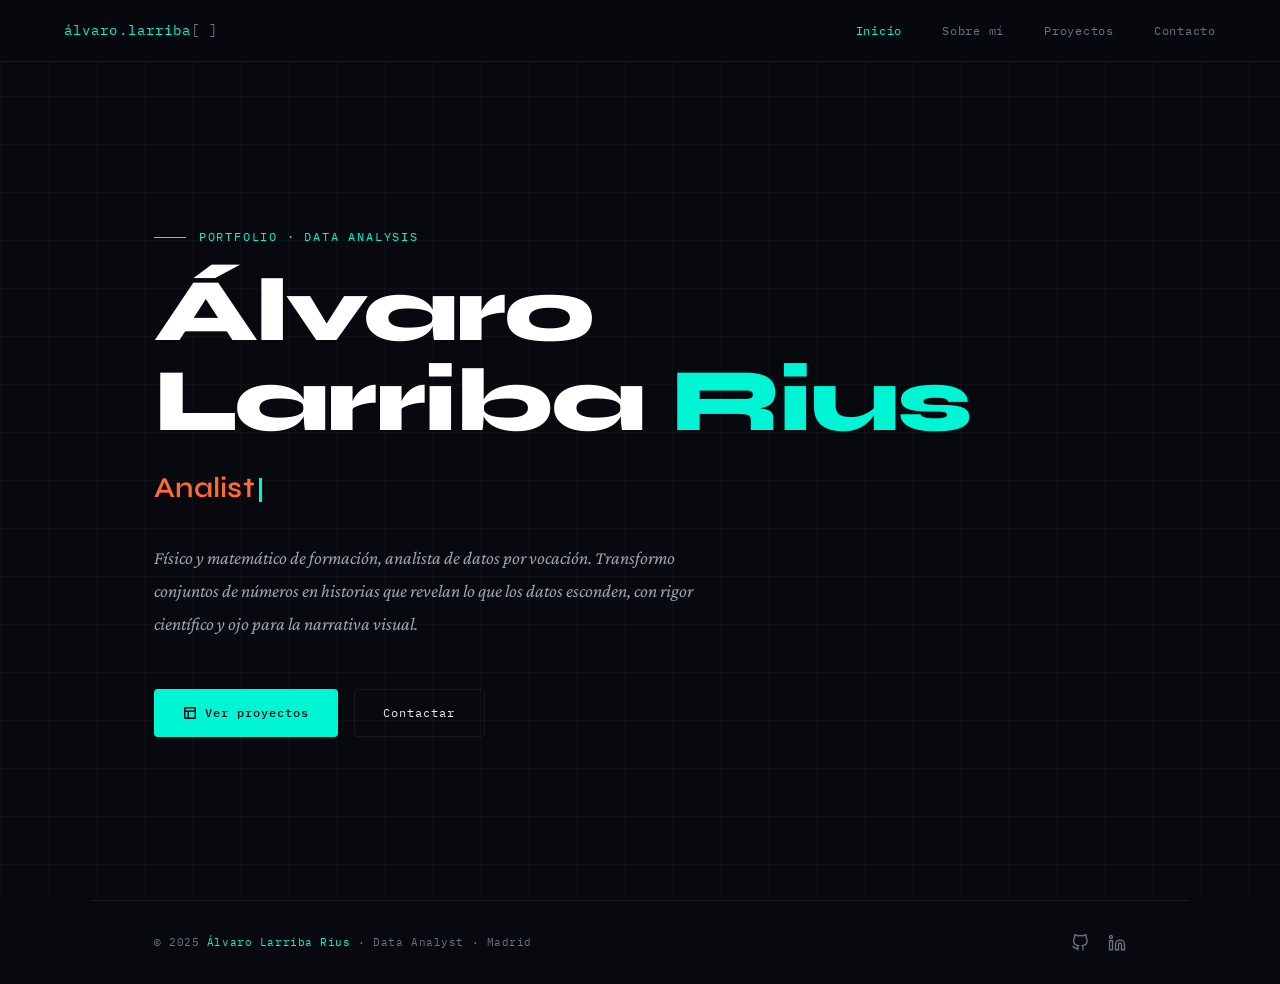
==== commit 01a5f6cc: "tags metidos" ====
--- a/index.html
+++ b/index.html
@@ -4,6 +4,24 @@
   <meta charset="UTF-8" />
   <meta name="viewport" content="width=device-width, initial-scale=1.0" />
   <title>Álvaro Larriba · Data Analyst</title>
+  <meta name="description" content="Portfolio personal de Álvaro Larriba Rius, analista de datos. Proyectos con SQL, Power BI y Excel — metodología, gráficos y conclusiones." />
+
+  <!-- Open Graph (LinkedIn, WhatsApp, Slack, Facebook…) -->
+  <meta property="og:type" content="website" />
+  <meta property="og:url" content="https://alvaro-larry.github.io/Portfolio/" />
+  <meta property="og:title" content="Portfolio · Análisis de Datos — Álvaro Larriba" />
+  <meta property="og:description" content="Web personal con mis proyectos de análisis de datos: metodología, gráficos y conclusiones." />
+  <meta property="og:image" content="https://alvaro-larry.github.io/Portfolio/assets/images/og-image.jpg" />
+  <meta property="og:image:width" content="1920" />
+  <meta property="og:image:height" content="1080" />
+  <meta property="og:locale" content="es_ES" />
+
+  <!-- Twitter / X Card -->
+  <meta name="twitter:card" content="summary_large_image" />
+  <meta name="twitter:title" content="Portfolio · Análisis de Datos — Álvaro Larriba" />
+  <meta name="twitter:description" content="Web personal con mis proyectos de análisis de datos: metodología, gráficos y conclusiones." />
+  <meta name="twitter:image" content="https://alvaro-larry.github.io/Portfolio/assets/images/og-image.jpg" />
+
   <link rel="preconnect" href="https://fonts.googleapis.com" />
   <link rel="preconnect" href="https://fonts.gstatic.com" crossorigin />
   <link href="https://fonts.googleapis.com/css2?family=Syne:wght@400;600;700;800&family=IBM+Plex+Mono:wght@300;400;500&family=Crimson+Pro:ital,wght@0,300;0,400;1,300&display=swap" rel="stylesheet" />
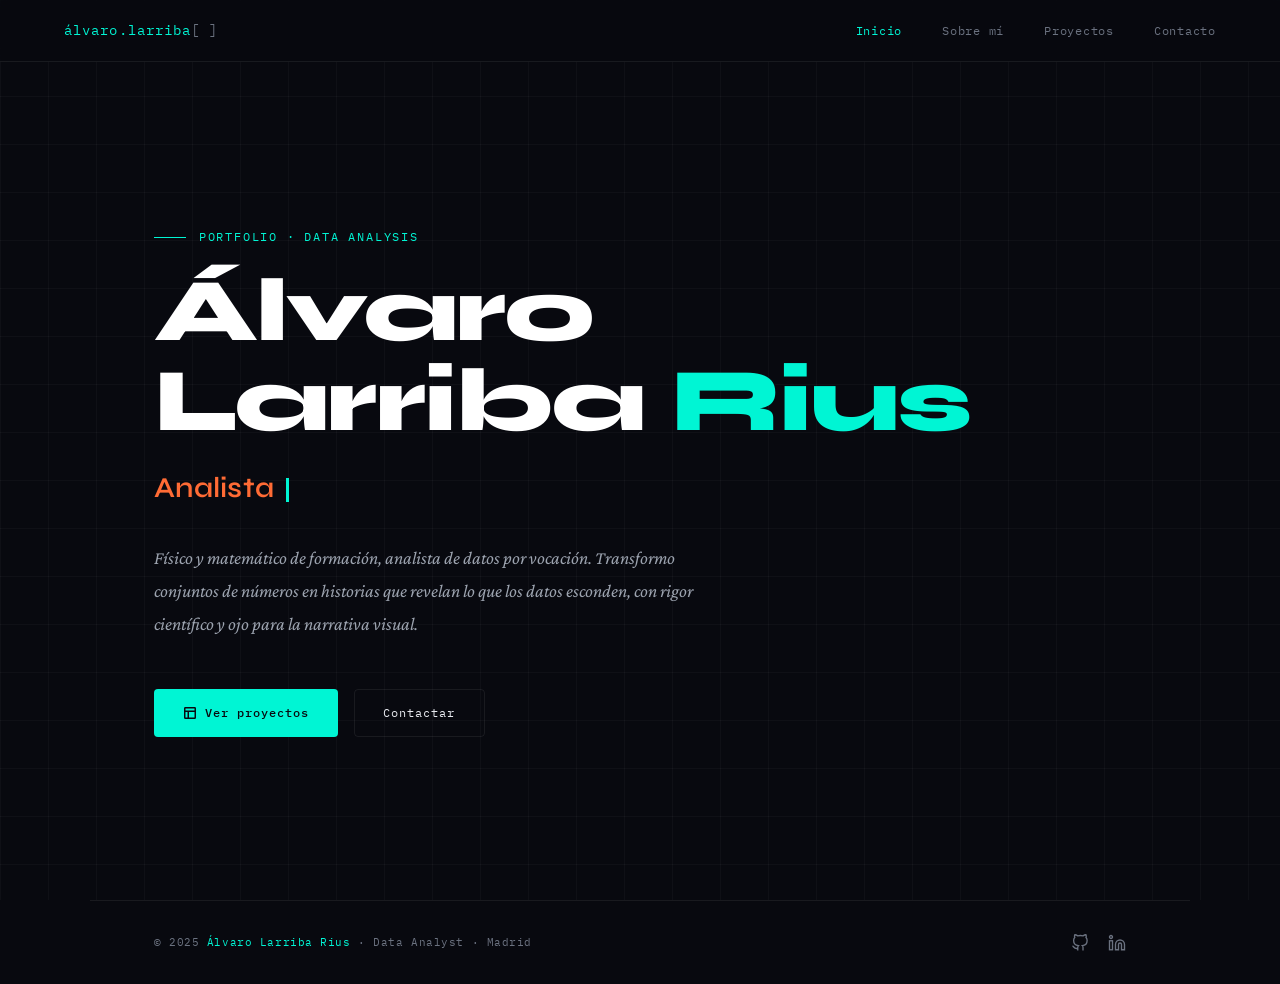
==== commit c3172071: "hacer más accesible el proyecto 1" ====
--- a/index.html
+++ b/index.html
@@ -176,13 +176,15 @@
         -->
 
         <div class="project-card">
-          <div class="project-thumb">
-            <div class="project-thumb-placeholder">
-              <span style="font-family:'IBM Plex Mono',monospace;font-size:0.65rem;color:var(--muted);letter-spacing:0.1em;">
-                PROYECTO 01 · VIDEO GAMES
-              </span>
-            </div>
-          </div>
+          <a href="projects/proyecto-1/index.html" class="project-thumb-link">
+            <div class="project-thumb">
+              <div class="project-thumb-placeholder">
+                <span style="font-family:'IBM Plex Mono',monospace;font-size:0.65rem;color:var(--muted);letter-spacing:0.1em;">
+                  PROYECTO 01 · VIDEO GAMES
+                </span>
+              </div>
+            </div>
+          </a>
 
           <div class="project-body">
             <div class="project-tags">
@@ -191,7 +193,7 @@
               <span class="project-tag">Excel</span>
             </div>
 
-            <div class="project-title">Video Game Sales Analysis (1980–2016)</div>
+            <div class="project-title"><a href="projects/proyecto-1/index.html" class="project-title-link">Video Game Sales Analysis (1980–2016)</a></div>
 
             <p class="project-desc">
               Análisis exploratorio del mercado global de videojuegos: 16.712 títulos y ~8.918M unidades vendidas. Qué vende, qué predice el éxito comercial y cómo cambian las preferencias por región.
--- a/css/styles.css
+++ b/css/styles.css
@@ -267,6 +267,22 @@
       display: flex; align-items: center; gap: 0.4rem;
     }
     .project-link:hover { color: var(--cyan); border-color: var(--cyan); }
+
+    /* Clickable areas inside a project card */
+    .project-thumb-link {
+      display: block;
+      text-decoration: none;
+      color: inherit;
+      cursor: pointer;
+    }
+    .project-title-link {
+      color: inherit;
+      text-decoration: none;
+      transition: color 0.2s;
+    }
+    .project-title-link:hover { color: var(--cyan); }
+    .project-card:hover .project-title-link { color: var(--cyan); }
+
     .project-card.coming-soon { border-style: dashed; opacity: 0.4; pointer-events: none; }
 
     /* CONTACT */
